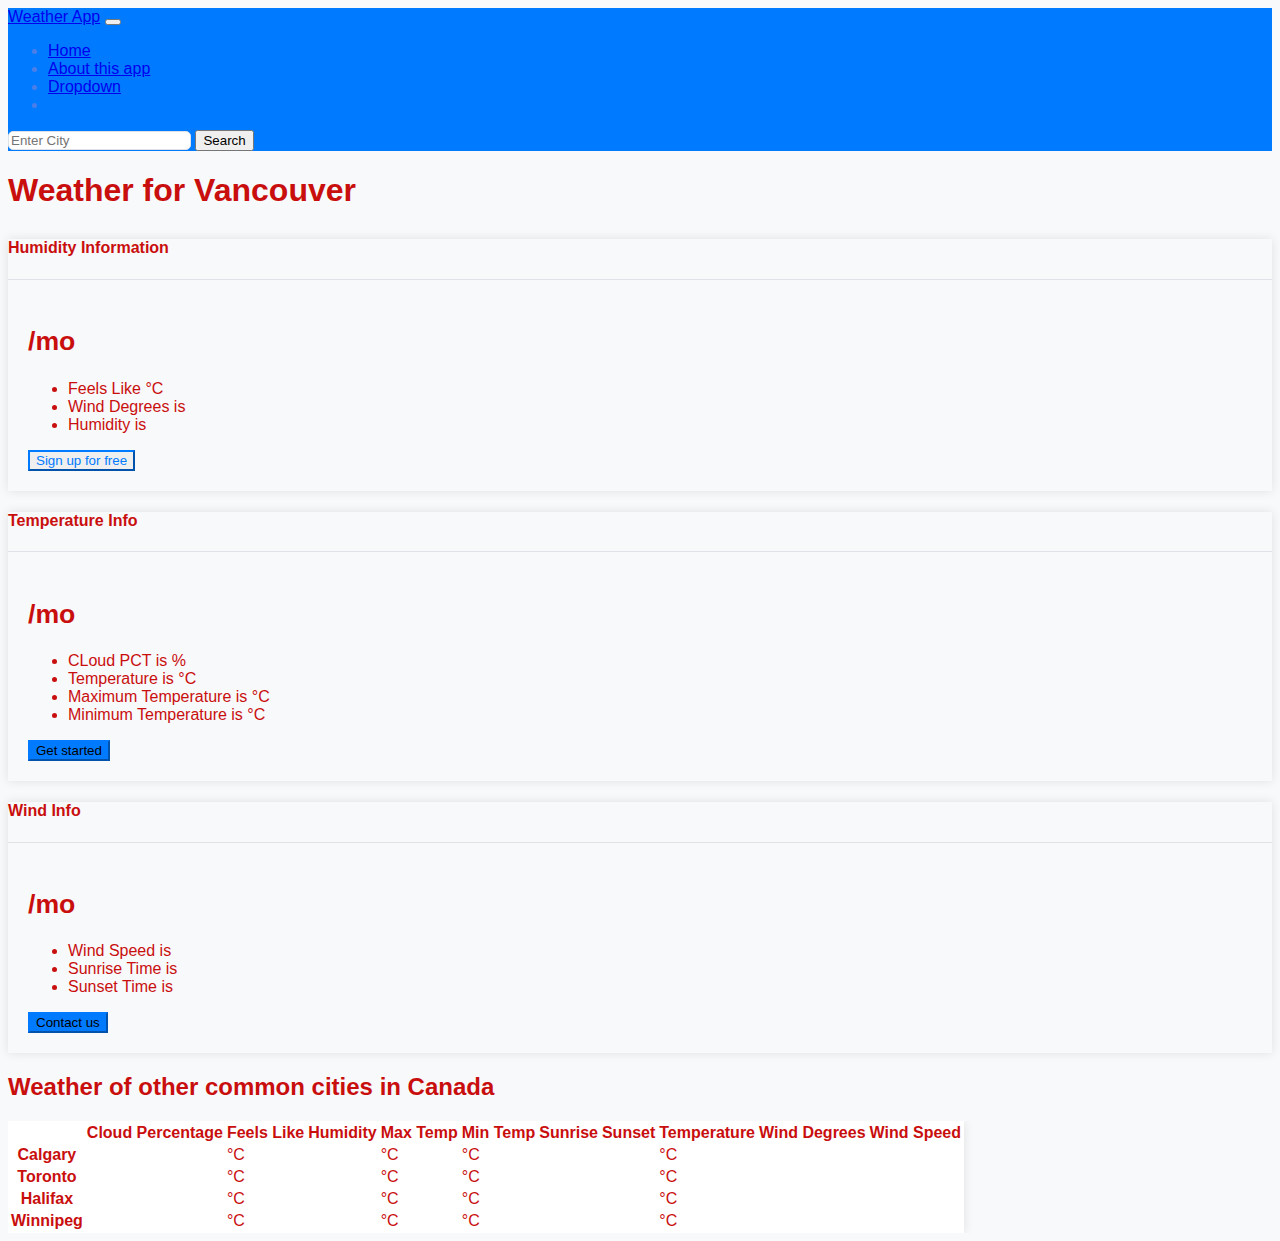
==== weatherapp/index.html @ 84ff107c "Removed Unnecessary information" ====
<!doctype html>
<html lang="en">
  <head>
    <meta charset="utf-8">
    <meta name="viewport" content="width=device-width, initial-scale=1">
    <title>The Weather App</title>
    <link href="https://cdn.jsdelivr.net/npm/bootstrap@5.3.0/dist/css/bootstrap.min.css" rel="stylesheet" integrity="sha384-9ndCyUaIbzAi2FUVXJi0CjmCapSmO7SnpJef0486qhLnuZ2cdeRhO02iuK6FUUVM" crossorigin="anonymous">
    <link rel="stylesheet" href="style.css"> 
  </head>
  <body>
    <nav class="navbar navbar-expand-lg bg-body-tertiary">
        <div class="container-fluid">
          <a class="navbar-brand" href="#">Weather App</a>
          <button class="navbar-toggler" type="button" data-bs-toggle="collapse" data-bs-target="#navbarSupportedContent" aria-controls="navbarSupportedContent" aria-expanded="false" aria-label="Toggle navigation">
            <span class="navbar-toggler-icon"></span>
          </button>
          <div class="collapse navbar-collapse" id="navbarSupportedContent">
            <ul class="navbar-nav me-auto mb-2 mb-lg-0">
              <li class="nav-item">
                <a class="nav-link active" aria-current="page" href="#">Home</a>
              </li>
              <li class="nav-item">
                <a class="nav-link" href="#">About this app</a>
              </li>
              <li class="nav-item dropdown">
                <a class="nav-link dropdown-toggle" href="#" role="button" data-bs-toggle="dropdown" aria-expanded="false">
                  Dropdown
                </a>
              </li>
              <li class="nav-item">
                <a class="nav-link"></a>
              </li>
            </ul>
            <form class="d-flex" role="search">
              <input id="city"  class="form-control me-2" type="search" placeholder="Enter City" aria-label="Search">
              <button class="btn btn-outline-success" type="submit" id="submit">Search</button>
            </form>
          </div>
        </div>
      </nav>
<h1 class="text-center">Weather for <span id="cityName"></span></h1>

      <div class="container">
        <main>
            <div class="row row-cols-1 row-cols-md-3 mb-3 text-center">
              <div class="col">
                <div class="card mb-4 rounded-3 shadow-sm">
                  <div class="card-header py-3">
                    <h4 class="my-0 fw-normal">Humidity Information</h4>
                  </div>
                  <div class="card-body">
                    <h1 class="card-title pricing-card-title"><small class="text-body-secondary fw-light">/mo</small></h1>
                    <ul class="list-unstyled mt-3 mb-4">
                      <li>Feels Like <span id ="feels_like"></span>°C</li>
                      <li>Wind Degrees is <span id ="wind_degrees"></span></li>
                      <li>Humidity is <span id ="humidity"></span></li>

                    </ul>
                    <button type="button" class="w-100 btn btn-lg btn-outline-primary">Sign up for free</button>
                  </div>
                </div>
              </div>
              <div class="col">
                <div class="card mb-4 rounded-3 shadow-sm">
                  <div class="card-header py-3">
                    <h4 class="my-0 fw-normal">Temperature Info</h4>
                  </div>
                  <div class="card-body">
                    <h1 class="card-title pricing-card-title"><small class="text-body-secondary fw-light">/mo</small></h1>
                    <ul class="list-unstyled mt-3 mb-4">
                      <li>CLoud PCT is <span id ="cloud_pct"></span>%</li>
                      <li>Temperature is <span id ="temp"></span>°C</li>
                      <li>Maximum Temperature is <span id ="max_temp"></span>°C</li>
                      <li>Minimum Temperature is <span id ="min_temp"></span>°C</li> 
                    </ul>
                    <button type="button" class="w-100 btn btn-lg btn-primary">Get started</button>
                  </div>
                </div>
              </div>
              <div class="col">
                <div class="card mb-4 rounded-3 shadow-sm">
                  <div class="card-header py-3">
                    <h4 class="my-0 fw-normal">Wind Info</h4>
                  </div>
                  <div class="card-body">
                    <h1 class="card-title pricing-card-title"><small class="text-body-secondary fw-light">/mo</small></h1>
                    <ul class="list-unstyled mt-3 mb-4">
                      <li>Wind Speed is <span id ="wind_speed"></span></li>
                      <li> Sunrise Time is <span id ="sunrise"></span></li>
                      <li> Sunset Time is <span id ="sunset"></span></li>
                    </ul>
                    <button type="button" class="w-100 btn btn-lg btn-primary">Contact us</button>
                  </div>
                </div>
              </div>
            </div>
        
            <h2 class="display-6 text-center mb-4">Weather of other common cities in Canada</h2>
        
            <div class="table-responsive">
              <table class="table text-center">
                <thead>
                  <tr>
                    <th></th>
                    <th>Cloud Percentage</th>
                    <th>Feels Like</th>
                    <th>Humidity</th>
                    <th>Max Temp</th>
                    <th>Min Temp</th>
                    <th>Sunrise</th>
                    <th>Sunset</th>
                    <th>Temperature</th>
                    <th>Wind Degrees</th>
                    <th>Wind Speed</th>
                  </tr>
                </thead>
                <tbody>
                  <tr>
                    <th scope="row" class="text-start">Calgary</th>
                    <td><span id="calgary_cloud_pct"></span></td>
                    <td><span id="calgary_feels_like"></span>°C</td>
                    <td><span id="calgary_humidity"></span></td>
                    <td><span id="calgary_max_temp"></span>°C</td>
                    <td><span id="calgary_min_temp"></span>°C</td>
                    <td><span id="calgary_sunrise"></span></td>
                    <td><span id="calgary_sunset"></span></td>
                    <td><span id="calgary_temp"></span>°C</td>
                    <td><span id="calgary_wind_degrees"></span></td>
                    <td><span id="calgary_wind_speed"></span></td>
                  </tr>
                  <tr>
                    <th scope="row" class="text-start">Toronto</th>
                    <td><span id="toronto_cloud_pct"></span></td>
                    <td><span id="toronto_feels_like"></span>°C</td>
                    <td><span id="toronto_humidity"></span></td>
                    <td><span id="toronto_max_temp"></span>°C</td>
                    <td><span id="toronto_min_temp"></span>°C</td>
                    <td><span id="toronto_sunrise"></span></td>
                    <td><span id="toronto_sunset"></span></td>
                    <td><span id="toronto_temp"></span>°C</td>
                    <td><span id="toronto_wind_degrees"></span></td>
                    <td><span id="toronto_wind_speed"></span></td>
                  </tr>
                </tbody>
        
                <tbody>
                  <tr>
                    <th scope="row" class="text-start">Halifax</th>
                    <td><span id="halifax_cloud_pct"></span></td>
                    <td><span id="halifax_feels_like"></span>°C</td>
                    <td><span id="halifax_humidity"></span></td>
                    <td><span id="halifax_max_temp"></span>°C</td>
                    <td><span id="halifax_min_temp"></span>°C</td>
                    <td><span id="halifax_sunrise"></span></td>
                    <td><span id="halifax_sunset"></span></td>
                    <td><span id="halifax_temp"></span>°C</td>
                    <td><span id="halifax_wind_degrees"></span></td>
                    <td><span id="halifax_wind_speed"></span></td>
                  </tr>
                  <tr>
                    <th scope="row" class="text-start">Winnipeg</th>
                    <td><span id="winnipeg_cloud_pct"></span></td>
                    <td><span id="winnipeg_feels_like"></span>°C</td>
                    <td><span id="winnipeg_humidity"></span></td>
                    <td><span id="winnipeg_max_temp"></span>°C</td>
                    <td><span id="winnipeg_min_temp"></span>°C</td>
                    <td><span id="winnipeg_sunrise"></span></td>
                    <td><span id="winnipeg_sunset"></span></td>
                    <td><span id="winnipeg_temp"></span>°C</td>
                    <td><span id="winnipeg_wind_degrees"></span></td>
                    <td><span id="winnipeg_wind_speed"></span></td>
                  </tr>     
                </tbody>
              </table>
            </div>
          </main>
      </div>



    <script src="https://cdn.jsdelivr.net/npm/bootstrap@5.3.0/dist/js/bootstrap.bundle.min.js" integrity="sha384-geWF76RCwLtnZ8qwWowPQNguL3RmwHVBC9FhGdlKrxdiJJigb/j/68SIy3Te4Bkz" crossorigin="anonymous"></script>
    <script src="Script.js"></script>
</body>
</html>
---- weatherapp/style.css ----
body {
    font-family: Arial, sans-serif;
    background-color: #f8f9fa;
    color: #c90e0e;
  }
  
  .navbar {
    background-color: #007bff;
    color: #4c7ee8;
  }
  
  .container {
    margin-top: 30px;
  }
  
  h1 {
    font-size: 32px;
    font-weight: bold;
  }
  
  h2 {
    font-size: 24px;
    font-weight: bold;
  }
  
  .card-header {
    background-color: #f8f9fa;
    border-bottom: 1px solid #dee2e6;
  }
  
  .card {
    box-shadow: 0 0 10px rgba(0, 0, 0, 0.1);
  }
  
  .card-body {
    padding: 20px;
  }
  
  .table {
    background-color: #fff;
    box-shadow: 0 0 10px rgba(0, 0, 0, 0.1);
  }
  
  th, td {
    vertical-align: middle;
  }
  
  .table-responsive {
    margin-top: 20px;
    overflow-x: auto;
  }
  
  .btn-outline-primary {
    color: #007bff;
    border-color: #007bff;
  }
  
  .btn-outline-primary:hover {
    background-color: #007bff;
    color: #fff;
  }
  
  .btn-primary {
    background-color: #007bff;
    border-color: #007bff;
  }
  
  .btn-primary:hover {
    background-color: #0056b3;
  }
  
  .form-control {
    border: 1px solid #dee2e6;
    border-radius: 5px;
  }
  
  .form-control:focus {
    box-shadow: 0 0 5px rgba(0, 123, 255, 0.5);
  }
  
  .dropdown-menu {
    background-color: #fff;
    box-shadow: 0 0 10px rgba(0, 0, 0, 0.1);
  }
  
  .dropdown-item {
    color: #333;
  }
  
  .dropdown-item:hover {
    background-color: #f8f9fa;
  }
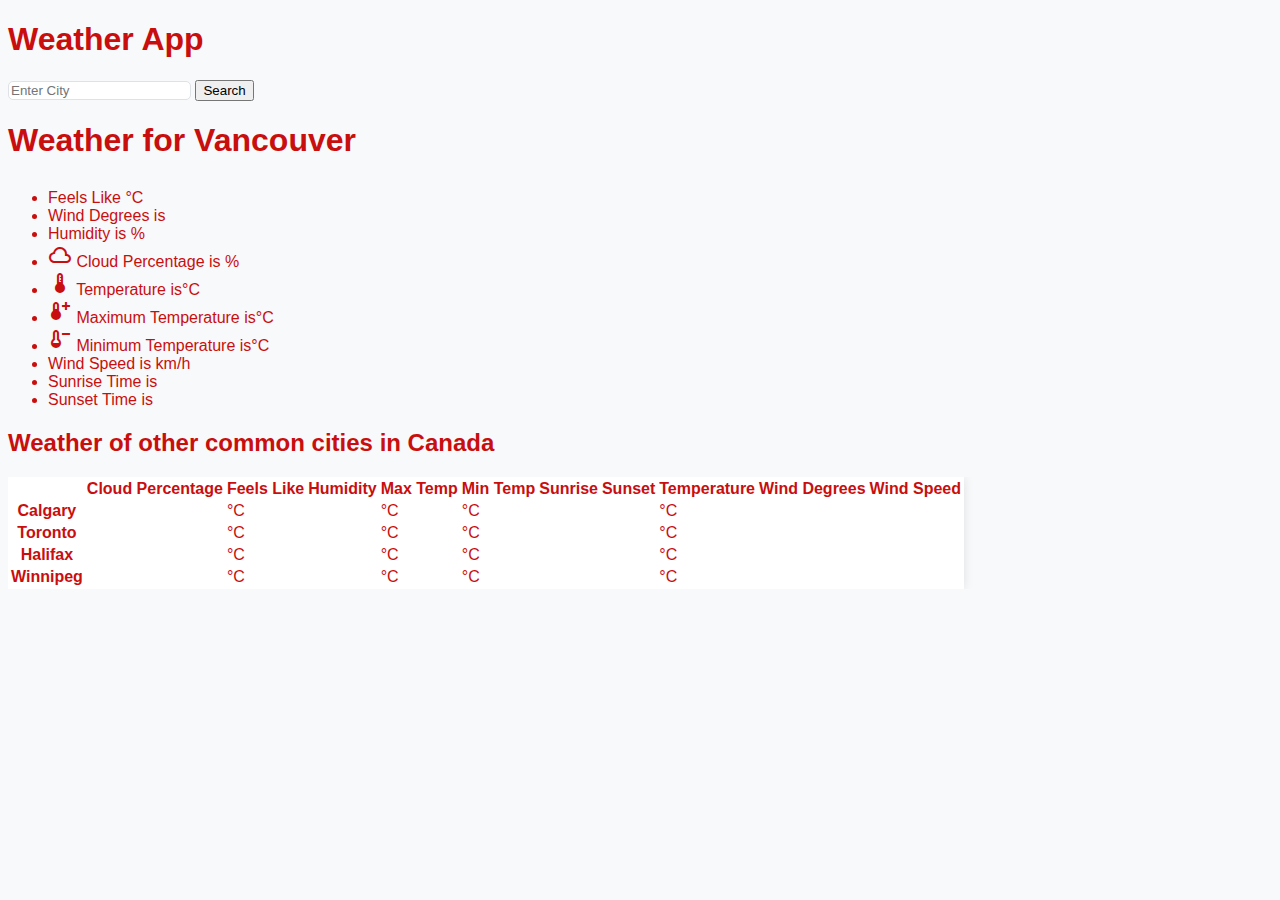
==== commit 6cdd1958: "Update index.html" ====
--- a/weatherapp/index.html
+++ b/weatherapp/index.html
@@ -1,184 +1,172 @@
 <!doctype html>
 <html lang="en">
-  <head>
-    <meta charset="utf-8">
-    <meta name="viewport" content="width=device-width, initial-scale=1">
-    <title>The Weather App</title>
-    <link href="https://cdn.jsdelivr.net/npm/bootstrap@5.3.0/dist/css/bootstrap.min.css" rel="stylesheet" integrity="sha384-9ndCyUaIbzAi2FUVXJi0CjmCapSmO7SnpJef0486qhLnuZ2cdeRhO02iuK6FUUVM" crossorigin="anonymous">
-    <link rel="stylesheet" href="style.css"> 
-  </head>
-  <body>
-    <nav class="navbar navbar-expand-lg bg-body-tertiary">
-        <div class="container-fluid">
-          <a class="navbar-brand" href="#">Weather App</a>
-          <button class="navbar-toggler" type="button" data-bs-toggle="collapse" data-bs-target="#navbarSupportedContent" aria-controls="navbarSupportedContent" aria-expanded="false" aria-label="Toggle navigation">
-            <span class="navbar-toggler-icon"></span>
-          </button>
-          <div class="collapse navbar-collapse" id="navbarSupportedContent">
-            <ul class="navbar-nav me-auto mb-2 mb-lg-0">
-              <li class="nav-item">
-                <a class="nav-link active" aria-current="page" href="#">Home</a>
-              </li>
-              <li class="nav-item">
-                <a class="nav-link" href="#">About this app</a>
-              </li>
-              <li class="nav-item dropdown">
-                <a class="nav-link dropdown-toggle" href="#" role="button" data-bs-toggle="dropdown" aria-expanded="false">
-                  Dropdown
-                </a>
-              </li>
-              <li class="nav-item">
-                <a class="nav-link"></a>
-              </li>
-            </ul>
-            <form class="d-flex" role="search">
-              <input id="city"  class="form-control me-2" type="search" placeholder="Enter City" aria-label="Search">
-              <button class="btn btn-outline-success" type="submit" id="submit">Search</button>
-            </form>
-          </div>
-        </div>
-      </nav>
-<h1 class="text-center">Weather for <span id="cityName"></span></h1>
 
-      <div class="container">
-        <main>
-            <div class="row row-cols-1 row-cols-md-3 mb-3 text-center">
-              <div class="col">
-                <div class="card mb-4 rounded-3 shadow-sm">
-                  <div class="card-header py-3">
-                    <h4 class="my-0 fw-normal">Humidity Information</h4>
-                  </div>
-                  <div class="card-body">
-                    <h1 class="card-title pricing-card-title"><small class="text-body-secondary fw-light">/mo</small></h1>
-                    <ul class="list-unstyled mt-3 mb-4">
-                      <li>Feels Like <span id ="feels_like"></span>°C</li>
-                      <li>Wind Degrees is <span id ="wind_degrees"></span></li>
-                      <li>Humidity is <span id ="humidity"></span></li>
+<head>
+  <meta charset="utf-8">
+  <meta name="viewport" content="width=device-width, initial-scale=1">
+  <title>The Weather App</title>
+  <link href="https://cdn.jsdelivr.net/npm/bootstrap@5.3.0/dist/css/bootstrap.min.css" rel="stylesheet"
+    integrity="sha384-9ndCyUaIbzAi2FUVXJi0CjmCapSmO7SnpJef0486qhLnuZ2cdeRhO02iuK6FUUVM" crossorigin="anonymous">
+  <link rel="stylesheet" href="style.css">
+  <link rel="stylesheet"
+    href="https://fonts.googleapis.com/css2?family=Material+Symbols+Outlined:opsz,wght,FILL,GRAD@20..48,100..700,0..1,-50..200" />
+</head>
 
-                    </ul>
-                    <button type="button" class="w-100 btn btn-lg btn-outline-primary">Sign up for free</button>
-                  </div>
-                </div>
-              </div>
-              <div class="col">
-                <div class="card mb-4 rounded-3 shadow-sm">
-                  <div class="card-header py-3">
-                    <h4 class="my-0 fw-normal">Temperature Info</h4>
-                  </div>
-                  <div class="card-body">
-                    <h1 class="card-title pricing-card-title"><small class="text-body-secondary fw-light">/mo</small></h1>
-                    <ul class="list-unstyled mt-3 mb-4">
-                      <li>CLoud PCT is <span id ="cloud_pct"></span>%</li>
-                      <li>Temperature is <span id ="temp"></span>°C</li>
-                      <li>Maximum Temperature is <span id ="max_temp"></span>°C</li>
-                      <li>Minimum Temperature is <span id ="min_temp"></span>°C</li> 
-                    </ul>
-                    <button type="button" class="w-100 btn btn-lg btn-primary">Get started</button>
-                  </div>
-                </div>
-              </div>
-              <div class="col">
-                <div class="card mb-4 rounded-3 shadow-sm">
-                  <div class="card-header py-3">
-                    <h4 class="my-0 fw-normal">Wind Info</h4>
-                  </div>
-                  <div class="card-body">
-                    <h1 class="card-title pricing-card-title"><small class="text-body-secondary fw-light">/mo</small></h1>
-                    <ul class="list-unstyled mt-3 mb-4">
-                      <li>Wind Speed is <span id ="wind_speed"></span></li>
-                      <li> Sunrise Time is <span id ="sunrise"></span></li>
-                      <li> Sunset Time is <span id ="sunset"></span></li>
-                    </ul>
-                    <button type="button" class="w-100 btn btn-lg btn-primary">Contact us</button>
-                  </div>
-                </div>
-              </div>
-            </div>
-        
-            <h2 class="display-6 text-center mb-4">Weather of other common cities in Canada</h2>
-        
-            <div class="table-responsive">
-              <table class="table text-center">
-                <thead>
-                  <tr>
-                    <th></th>
-                    <th>Cloud Percentage</th>
-                    <th>Feels Like</th>
-                    <th>Humidity</th>
-                    <th>Max Temp</th>
-                    <th>Min Temp</th>
-                    <th>Sunrise</th>
-                    <th>Sunset</th>
-                    <th>Temperature</th>
-                    <th>Wind Degrees</th>
-                    <th>Wind Speed</th>
-                  </tr>
-                </thead>
-                <tbody>
-                  <tr>
-                    <th scope="row" class="text-start">Calgary</th>
-                    <td><span id="calgary_cloud_pct"></span></td>
-                    <td><span id="calgary_feels_like"></span>°C</td>
-                    <td><span id="calgary_humidity"></span></td>
-                    <td><span id="calgary_max_temp"></span>°C</td>
-                    <td><span id="calgary_min_temp"></span>°C</td>
-                    <td><span id="calgary_sunrise"></span></td>
-                    <td><span id="calgary_sunset"></span></td>
-                    <td><span id="calgary_temp"></span>°C</td>
-                    <td><span id="calgary_wind_degrees"></span></td>
-                    <td><span id="calgary_wind_speed"></span></td>
-                  </tr>
-                  <tr>
-                    <th scope="row" class="text-start">Toronto</th>
-                    <td><span id="toronto_cloud_pct"></span></td>
-                    <td><span id="toronto_feels_like"></span>°C</td>
-                    <td><span id="toronto_humidity"></span></td>
-                    <td><span id="toronto_max_temp"></span>°C</td>
-                    <td><span id="toronto_min_temp"></span>°C</td>
-                    <td><span id="toronto_sunrise"></span></td>
-                    <td><span id="toronto_sunset"></span></td>
-                    <td><span id="toronto_temp"></span>°C</td>
-                    <td><span id="toronto_wind_degrees"></span></td>
-                    <td><span id="toronto_wind_speed"></span></td>
-                  </tr>
-                </tbody>
-        
-                <tbody>
-                  <tr>
-                    <th scope="row" class="text-start">Halifax</th>
-                    <td><span id="halifax_cloud_pct"></span></td>
-                    <td><span id="halifax_feels_like"></span>°C</td>
-                    <td><span id="halifax_humidity"></span></td>
-                    <td><span id="halifax_max_temp"></span>°C</td>
-                    <td><span id="halifax_min_temp"></span>°C</td>
-                    <td><span id="halifax_sunrise"></span></td>
-                    <td><span id="halifax_sunset"></span></td>
-                    <td><span id="halifax_temp"></span>°C</td>
-                    <td><span id="halifax_wind_degrees"></span></td>
-                    <td><span id="halifax_wind_speed"></span></td>
-                  </tr>
-                  <tr>
-                    <th scope="row" class="text-start">Winnipeg</th>
-                    <td><span id="winnipeg_cloud_pct"></span></td>
-                    <td><span id="winnipeg_feels_like"></span>°C</td>
-                    <td><span id="winnipeg_humidity"></span></td>
-                    <td><span id="winnipeg_max_temp"></span>°C</td>
-                    <td><span id="winnipeg_min_temp"></span>°C</td>
-                    <td><span id="winnipeg_sunrise"></span></td>
-                    <td><span id="winnipeg_sunset"></span></td>
-                    <td><span id="winnipeg_temp"></span>°C</td>
-                    <td><span id="winnipeg_wind_degrees"></span></td>
-                    <td><span id="winnipeg_wind_speed"></span></td>
-                  </tr>     
-                </tbody>
-              </table>
-            </div>
-          </main>
-      </div>
+<body>
+  <h1>Weather App</h1>
+  <nav>
+    <form class="d-flex" role="search">
+      <input id="city" class="form-control me-2" type="search" placeholder="Enter City" aria-label="Search">
+      <button class="btn btn-outline-success" type="submit" id="submit">Search</button>
+    </form>
+    </div>
+    </div>
+  </nav>
+  <h1 class="text-center">Weather for <span id="cityName"></span></h1>
+
+  <div class="container">
+    <ul>
+      <li>Feels Like <span id="feels_like"></span>°C</li>
+      <li>Wind Degrees is <span id="wind_degrees"></span></li> 
+      <li>Humidity is <span id="humidity">%</span></li>
+
+
+<div class="cloudpct">
+      <li class="weather-info">
+        <span class="material-symbols-outlined">
+          cloud
+        </span>
+        <span class="weather-text">Cloud Percentage is <span id="cloud_pct"></span>%</span>
+      </li>
+</div>
+
+<div class="tempp">
+  <li class="weather-info">
+    <span class="material-symbols-outlined">
+      device_thermostat
+      </span>
+    <span class="weather-text">Temperature is<span id="temp"></span>°C</span>
+  </li>
+</div>
 
 
 
-    <script src="https://cdn.jsdelivr.net/npm/bootstrap@5.3.0/dist/js/bootstrap.bundle.min.js" integrity="sha384-geWF76RCwLtnZ8qwWowPQNguL3RmwHVBC9FhGdlKrxdiJJigb/j/68SIy3Te4Bkz" crossorigin="anonymous"></script>
-    <script src="Script.js"></script>
+<div class="maxtempp">
+  <li class="weather-info">
+    <span class="material-symbols-outlined">
+      thermometer_add
+      </span>
+    <span class="weather-text">Maximum Temperature is<span id="max_temp"></span>°C</span>
+  </li>
+</div>
+
+
+<div class="mintempp">
+  <li class="weather-info">
+    <span class="material-symbols-outlined">
+      thermometer_minus
+      </span>
+    <span class="weather-text">Minimum Temperature is<span id="min_temp"></span>°C</span>
+  </li>
+</div>
+
+
+      <li>Wind Speed is <span id="wind_speed"></span> km/h</li>
+      <li> Sunrise Time is <span id="sunrise"></span></li>
+      <li> Sunset Time is <span id="sunset"></span></li>
+    </ul>
+  </div>
+
+
+
+
+  <h2 class="display-6 text-center mb-4">Weather of other common cities in Canada</h2>
+
+  <div class="table-responsive">
+    <table class="table text-center">
+      <thead>
+        <tr>
+          <th></th>
+          <th>Cloud Percentage</th>
+          <th>Feels Like</th>
+          <th>Humidity</th>
+          <th>Max Temp</th>
+          <th>Min Temp</th>
+          <th>Sunrise</th>
+          <th>Sunset</th>
+          <th>Temperature</th>
+          <th>Wind Degrees</th>
+          <th>Wind Speed</th>
+        </tr>
+      </thead>
+      <tbody>
+        <tr>
+          <th scope="row" class="text-start">Calgary</th>
+          <td><span id="calgary_cloud_pct"></span></td>
+          <td><span id="calgary_feels_like"></span>°C</td>
+          <td><span id="calgary_humidity"></span></td>
+          <td><span id="calgary_max_temp"></span>°C</td>
+          <td><span id="calgary_min_temp"></span>°C</td>
+          <td><span id="calgary_sunrise"></span></td>
+          <td><span id="calgary_sunset"></span></td>
+          <td><span id="calgary_temp"></span>°C</td>
+          <td><span id="calgary_wind_degrees"></span></td>
+          <td><span id="calgary_wind_speed"></span></td>
+        </tr>
+        <tr>
+          <th scope="row" class="text-start">Toronto</th>
+          <td><span id="toronto_cloud_pct"></span></td>
+          <td><span id="toronto_feels_like"></span>°C</td>
+          <td><span id="toronto_humidity"></span></td>
+          <td><span id="toronto_max_temp"></span>°C</td>
+          <td><span id="toronto_min_temp"></span>°C</td>
+          <td><span id="toronto_sunrise"></span></td>
+          <td><span id="toronto_sunset"></span></td>
+          <td><span id="toronto_temp"></span>°C</td>
+          <td><span id="toronto_wind_degrees"></span></td>
+          <td><span id="toronto_wind_speed"></span></td>
+        </tr>
+      </tbody>
+
+      <tbody>
+        <tr>
+          <th scope="row" class="text-start">Halifax</th>
+          <td><span id="halifax_cloud_pct"></span></td>
+          <td><span id="halifax_feels_like"></span>°C</td>
+          <td><span id="halifax_humidity"></span></td>
+          <td><span id="halifax_max_temp"></span>°C</td>
+          <td><span id="halifax_min_temp"></span>°C</td>
+          <td><span id="halifax_sunrise"></span></td>
+          <td><span id="halifax_sunset"></span></td>
+          <td><span id="halifax_temp"></span>°C</td>
+          <td><span id="halifax_wind_degrees"></span></td>
+          <td><span id="halifax_wind_speed"></span></td>
+        </tr>
+        <tr>
+          <th scope="row" class="text-start">Winnipeg</th>
+          <td><span id="winnipeg_cloud_pct"></span></td>
+          <td><span id="winnipeg_feels_like"></span>°C</td>
+          <td><span id="winnipeg_humidity"></span></td>
+          <td><span id="winnipeg_max_temp"></span>°C</td>
+          <td><span id="winnipeg_min_temp"></span>°C</td>
+          <td><span id="winnipeg_sunrise"></span></td>
+          <td><span id="winnipeg_sunset"></span></td>
+          <td><span id="winnipeg_temp"></span>°C</td>
+          <td><span id="winnipeg_wind_degrees"></span></td>
+          <td><span id="winnipeg_wind_speed"></span></td>
+        </tr>
+      </tbody>
+    </table>
+  </div>
+  </main>
+  </div>
+
+
+
+  <script src="https://cdn.jsdelivr.net/npm/bootstrap@5.3.0/dist/js/bootstrap.bundle.min.js"
+    integrity="sha384-geWF76RCwLtnZ8qwWowPQNguL3RmwHVBC9FhGdlKrxdiJJigb/j/68SIy3Te4Bkz"
+    crossorigin="anonymous"></script>
+  <script src="Script.js"></script>
 </body>
-</html>+
+</html>
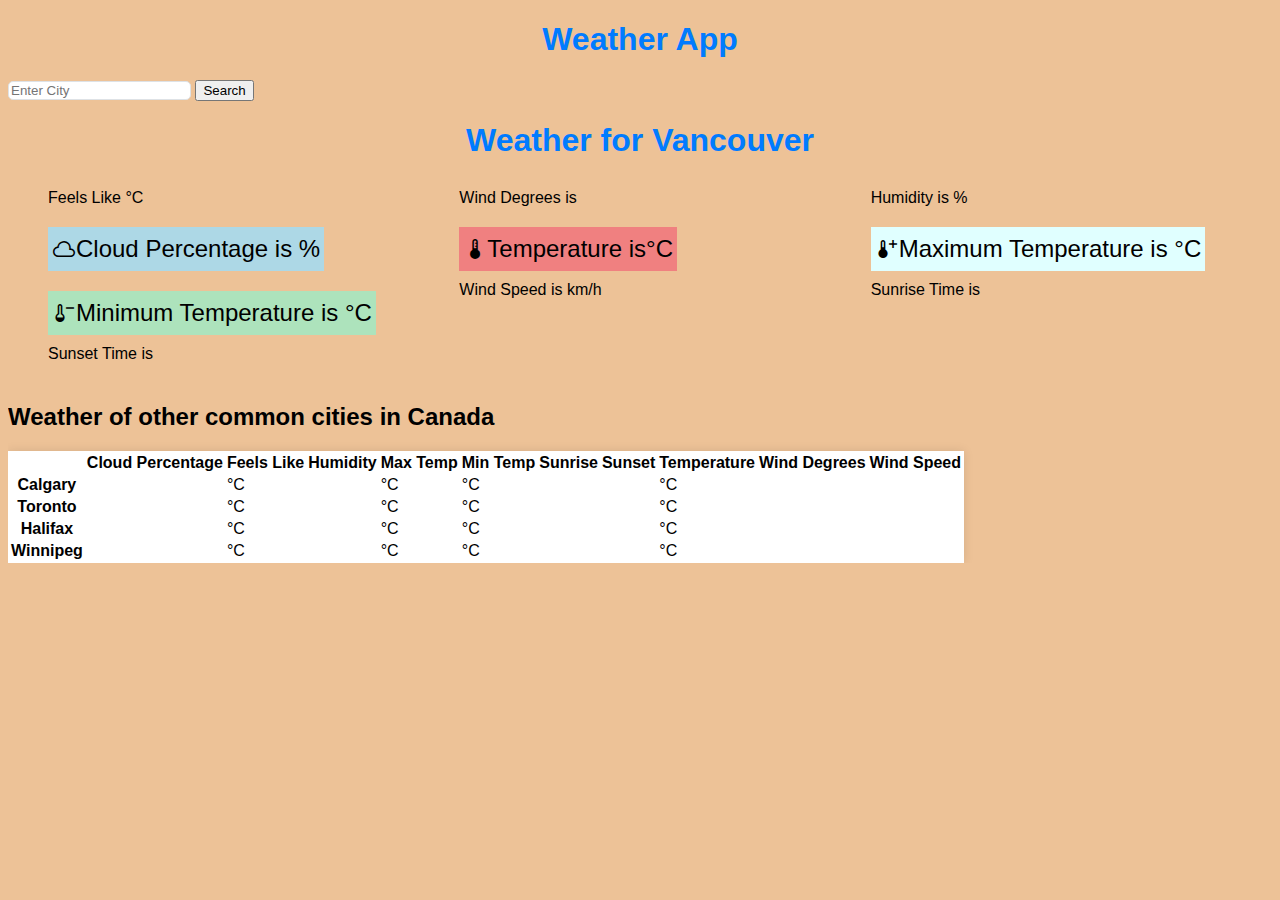
==== commit 06f786ff: "Update index.html" ====
--- a/weatherapp/index.html
+++ b/weatherapp/index.html
@@ -56,7 +56,7 @@
     <span class="material-symbols-outlined">
       thermometer_add
       </span>
-    <span class="weather-text">Maximum Temperature is<span id="max_temp"></span>°C</span>
+    <span class="weather-text">Maximum Temperature is <span id="max_temp"></span>°C</span>
   </li>
 </div>
 
@@ -66,7 +66,7 @@
     <span class="material-symbols-outlined">
       thermometer_minus
       </span>
-    <span class="weather-text">Minimum Temperature is<span id="min_temp"></span>°C</span>
+    <span class="weather-text">Minimum Temperature is <span id="min_temp"></span>°C</span>
   </li>
 </div>
 
@@ -80,10 +80,11 @@
 
 
 
+
+<div class="table-responsive">
   <h2 class="display-6 text-center mb-4">Weather of other common cities in Canada</h2>
 
-  <div class="table-responsive">
-    <table class="table text-center">
+    <table class="table table-dark table-striped-columns">
       <thead>
         <tr>
           <th></th>
@@ -157,7 +158,7 @@
         </tr>
       </tbody>
     </table>
-  </div>
+  </div> 
   </main>
   </div>
 
--- a/weatherapp/style.css
+++ b/weatherapp/style.css
@@ -1,7 +1,6 @@
 body {
     font-family: Arial, sans-serif;
-    background-color: #f8f9fa;
-    color: #c90e0e;
+    background-color: #edc297;
   }
   
   .navbar {
@@ -9,13 +8,97 @@
     color: #4c7ee8;
   }
   
-  .container {
+  ul {
     margin-top: 30px;
+    display: grid;
+    grid-template-columns: repeat(3, 1fr);
+    list-style-type: none;
+    gap: 10px;
+
+
   }
+
+  .material-symbols-outlined {
+    font-variation-settings:
+    'FILL' 0,
+    'wght' 400,
+    'GRAD' 0,
+    'opsz' 48
+  }
+
+  .weather-info {
+    display: flex;
+    align-items: center;
+  }
+  
+  .weather-text {
+    /* margin-left: 10px; */
+  }
+
+  .cloudpct {
+    background-color: lightblue;
+    margin-top: 10px;
+    padding: 2% 1%; /* Adjust the padding on top/bottom and left/right */
+    margin-right: 10px;
+    font-size: x-large;
+    width: 75%;
+  }
+
+  .tempp{
+    background-color: lightcoral;
+    margin-top: 10px;
+    padding: 2% 1%; /* Adjust the padding on top/bottom and left/right */
+    margin-right: 10px;
+    font-size: x-large;
+    width: 70%;
+  }
+
+  .cloudpct {
+    background-color: lightblue;
+    margin-top: 10px;
+    padding: 2% 1%; /* Adjust the padding on top/bottom and left/right */
+    margin-right: 10px;
+    font-size: x-large;
+    width: fit-content;
+
+  }
+
+  .tempp{
+    background-color: lightcoral;
+    margin-top: 10px;
+    padding: 2% 1%; /* Adjust the padding on top/bottom and left/right */
+    margin-right: 10px;
+    font-size: x-large;
+    width: fit-content;
+  }
+
+  .maxtempp{
+    background-color: lightcyan;
+    margin-top: 10px;
+    padding: 2% 1%; /* Adjust the padding on top/bottom and left/right */
+    margin-right: 10px;
+    font-size: x-large;
+    width: fit-content;
+
+  }
+
+  .mintempp{
+    background-color: rgb(173, 227, 188);
+    margin-top: 10px;
+    padding: 2% 1%; /* Adjust the padding on top/bottom and left/right */
+    margin-right: 10px;
+    font-size: x-large;
+    width: fit-content;
+
+  }
+  
+  
   
   h1 {
     font-size: 32px;
     font-weight: bold;
+    text-align: center;
+    color: #007bff;
   }
   
   h2 {
@@ -90,4 +173,4 @@
   .dropdown-item:hover {
     background-color: #f8f9fa;
   }
-  +  
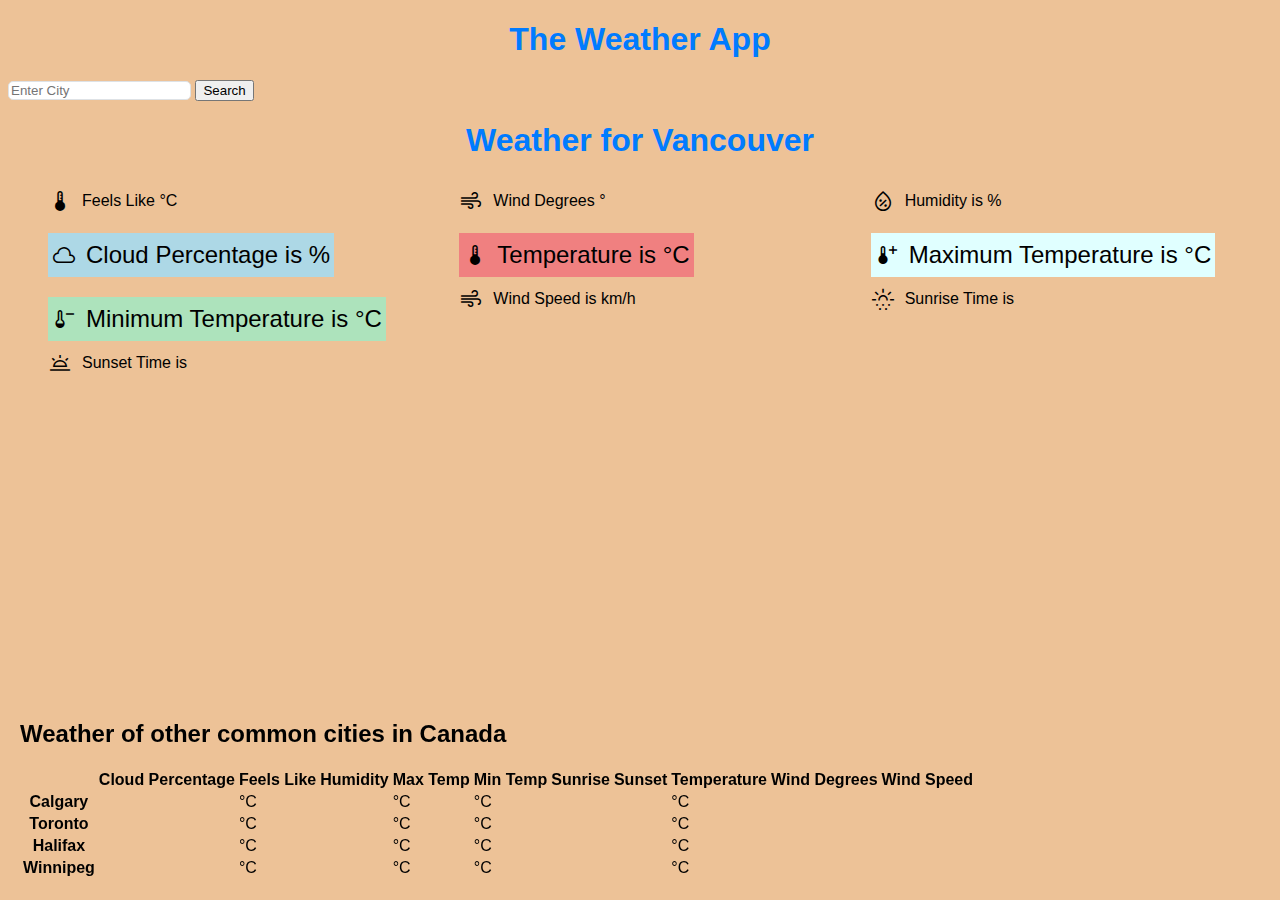
==== commit 05c53982: "Update index.html" ====
--- a/weatherapp/index.html
+++ b/weatherapp/index.html
@@ -13,7 +13,12 @@
 </head>
 
 <body>
-  <h1>Weather App</h1>
+
+
+  <div class="start">
+    <h1>The Weather App</h1>
+  </div>
+
   <nav>
     <form class="d-flex" role="search">
       <input id="city" class="form-control me-2" type="search" placeholder="Enter City" aria-label="Search">
@@ -22,67 +27,121 @@
     </div>
     </div>
   </nav>
-  <h1 class="text-center">Weather for <span id="cityName"></span></h1>
-
-  <div class="container">
-    <ul>
-      <li>Feels Like <span id="feels_like"></span>°C</li>
-      <li>Wind Degrees is <span id="wind_degrees"></span></li> 
-      <li>Humidity is <span id="humidity">%</span></li>
-
-
-<div class="cloudpct">
+
+  <div class="heading">
+    <h1 class="text-center">Weather for <span id="cityName"></span></h1>
+  </div>
+
+
+  <ul>
+
+    <div class="feelslike">
+      <li class="weather-info">
+        <span class="material-symbols-outlined">
+          device_thermostat
+        </span>
+        <span class="weather-text">Feels Like <span id="feels_like"></span>°C</span>
+      </li>
+    </div>
+
+    <div class="winddegrees">
+      <li class="weather-info">
+        <span class="material-symbols-outlined">
+          air
+        </span>
+        <span class="weather-text">Wind Degrees <span id="wind_degrees"></span>°</span>
+      </li>
+    </div>
+
+    <div class="humidityy">
+      <li class="weather-info">
+        <span class="material-symbols-outlined">
+          humidity_percentage
+        </span>
+        <span class="weather-text">Humidity is <span id="humidity"></span>%</span>
+      </li>
+    </div>
+
+
+    <div class="cloudpct">
       <li class="weather-info">
         <span class="material-symbols-outlined">
           cloud
         </span>
         <span class="weather-text">Cloud Percentage is <span id="cloud_pct"></span>%</span>
       </li>
-</div>
-
-<div class="tempp">
-  <li class="weather-info">
-    <span class="material-symbols-outlined">
-      device_thermostat
-      </span>
-    <span class="weather-text">Temperature is<span id="temp"></span>°C</span>
-  </li>
-</div>
-
-
-
-<div class="maxtempp">
-  <li class="weather-info">
-    <span class="material-symbols-outlined">
-      thermometer_add
-      </span>
-    <span class="weather-text">Maximum Temperature is <span id="max_temp"></span>°C</span>
-  </li>
-</div>
-
-
-<div class="mintempp">
-  <li class="weather-info">
-    <span class="material-symbols-outlined">
-      thermometer_minus
-      </span>
-    <span class="weather-text">Minimum Temperature is <span id="min_temp"></span>°C</span>
-  </li>
-</div>
-
-
-      <li>Wind Speed is <span id="wind_speed"></span> km/h</li>
-      <li> Sunrise Time is <span id="sunrise"></span></li>
-      <li> Sunset Time is <span id="sunset"></span></li>
-    </ul>
-  </div>
-
-
-
-
-
-<div class="table-responsive">
-  <h2 class="display-6 text-center mb-4">Weather of other common cities in Canada</h2>
+    </div>
+
+    <div class="tempp">
+      <li class="weather-info">
+        <span class="material-symbols-outlined">
+          device_thermostat
+        </span>
+        <span class="weather-text">Temperature is <span id="temp"></span>°C</span>
+      </li>
+    </div>
+
+
+
+    <div class="maxtempp">
+      <li class="weather-info">
+        <span class="material-symbols-outlined">
+          thermometer_add
+        </span>
+        <span class="weather-text">Maximum Temperature is <span id="max_temp"></span>°C</span>
+      </li>
+    </div>
+
+
+    <div class="mintempp">
+      <li class="weather-info">
+        <span class="material-symbols-outlined">
+          thermometer_minus
+        </span>
+        <span class="weather-text">Minimum Temperature is <span id="min_temp"></span>°C</span>
+      </li>
+    </div>
+
+
+    <div class="windspeedd">
+      <li class="weather-info">
+        <span class="material-symbols-outlined">
+          air
+        </span>
+        <span class="weather-text">Wind Speed is<span id="wind_speed"></span> km/h</span>
+      </li>
+    </div>
+
+
+    <div class="sunrisee">
+      <li class="weather-info">
+        <span class="material-symbols-outlined">
+          sunny_snowing
+        </span>
+        <span class="weather-text">Sunrise Time is <span id="sunrise"></span></span>
+      </li>
+    </div>
+
+
+
+    <div class="sunsett">
+      <li class="weather-info">
+        <span class="material-symbols-outlined">
+          wb_twilight
+        </span>
+        <span class="weather-text">Sunset Time is <span id="sunset"></span></span>
+      </li>
+    </div>
+
+  </ul>
+
+
+
+
+
+
+  <div class="table-responsive">
+    <h2 class="display-6 text-center mb-4">Weather of other common cities in Canada</h2>
 
     <table class="table table-dark table-striped-columns">
       <thead>
@@ -158,7 +217,7 @@
         </tr>
       </tbody>
     </table>
-  </div> 
+  </div>
   </main>
   </div>
 
--- a/weatherapp/style.css
+++ b/weatherapp/style.css
@@ -32,7 +32,7 @@
   }
   
   .weather-text {
-    /* margin-left: 10px; */
+    margin-left: 10px;
   }
 
   .cloudpct {
@@ -119,18 +119,22 @@
     padding: 20px;
   }
   
-  .table {
-    background-color: #fff;
-    box-shadow: 0 0 10px rgba(0, 0, 0, 0.1);
-  }
+
+
   
   th, td {
     vertical-align: middle;
   }
   
   .table-responsive {
-    margin-top: 20px;
-    overflow-x: auto;
+    /* margin-top: 140px; */
+    /* overflow-x: auto;
+    align-self: flex-end; */
+  position: fixed;
+  left: 0;
+  right: 0;
+  bottom: 0;
+  padding: 20px;
   }
   
   .btn-outline-primary {
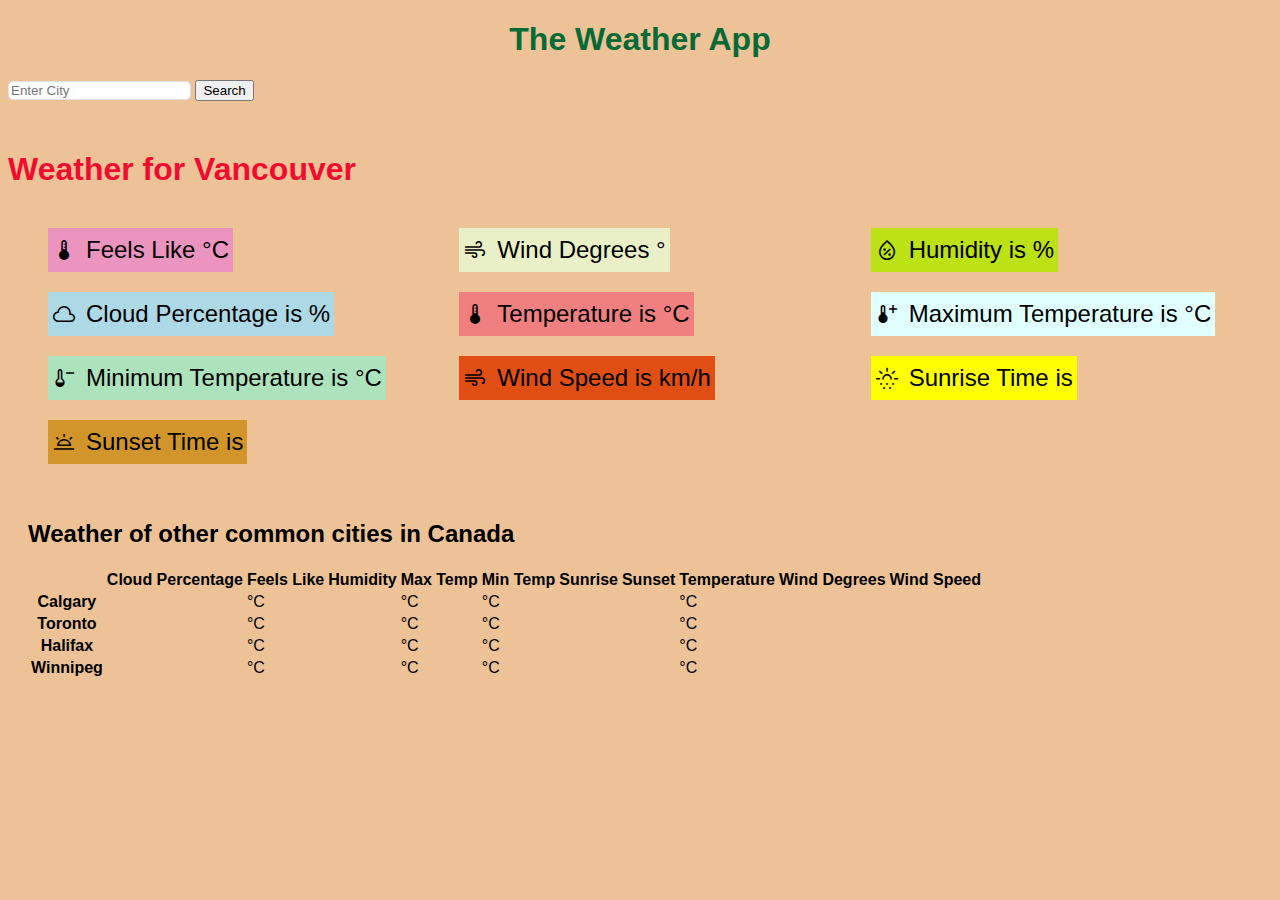
==== commit bfa4c651: "Update index.html" ====
--- a/weatherapp/index.html
+++ b/weatherapp/index.html
@@ -108,7 +108,7 @@
         <span class="material-symbols-outlined">
           air
         </span>
-        <span class="weather-text">Wind Speed is<span id="wind_speed"></span> km/h</span>
+        <span class="weather-text">Wind Speed is <span id="wind_speed"></span> km/h</span>
       </li>
     </div>
 
--- a/weatherapp/style.css
+++ b/weatherapp/style.css
@@ -1,180 +1,238 @@
 body {
-    font-family: Arial, sans-serif;
-    background-color: #edc297;
-  }
-  
-  .navbar {
-    background-color: #007bff;
-    color: #4c7ee8;
-  }
-  
-  ul {
-    margin-top: 30px;
-    display: grid;
-    grid-template-columns: repeat(3, 1fr);
-    list-style-type: none;
-    gap: 10px;
-
-
-  }
-
-  .material-symbols-outlined {
-    font-variation-settings:
+  font-family: Arial, sans-serif;
+  background-color: #edc297;
+}
+
+.navbar {
+  background-color: #007bff;
+  color: #4c7ee8;
+}
+
+.heading {
+  color: rgb(241, 12, 47);
+  margin-top: 50px;
+  font-weight: bolder;
+}
+
+
+.start {
+  margin: 20px;
+  color: rgb(6, 106, 54);
+  text-align: center;
+}
+
+ul {
+  margin-top: 30px;
+  display: grid;
+  grid-template-columns: repeat(3, 1fr);
+  list-style-type: none;
+  gap: 10px;
+
+
+}
+
+.material-symbols-outlined {
+  font-variation-settings:
     'FILL' 0,
     'wght' 400,
     'GRAD' 0,
     'opsz' 48
-  }
-
-  .weather-info {
-    display: flex;
-    align-items: center;
-  }
-  
-  .weather-text {
-    margin-left: 10px;
-  }
-
-  .cloudpct {
-    background-color: lightblue;
-    margin-top: 10px;
-    padding: 2% 1%; /* Adjust the padding on top/bottom and left/right */
-    margin-right: 10px;
-    font-size: x-large;
-    width: 75%;
-  }
-
-  .tempp{
-    background-color: lightcoral;
-    margin-top: 10px;
-    padding: 2% 1%; /* Adjust the padding on top/bottom and left/right */
-    margin-right: 10px;
-    font-size: x-large;
-    width: 70%;
-  }
-
-  .cloudpct {
-    background-color: lightblue;
-    margin-top: 10px;
-    padding: 2% 1%; /* Adjust the padding on top/bottom and left/right */
-    margin-right: 10px;
-    font-size: x-large;
-    width: fit-content;
-
-  }
-
-  .tempp{
-    background-color: lightcoral;
-    margin-top: 10px;
-    padding: 2% 1%; /* Adjust the padding on top/bottom and left/right */
-    margin-right: 10px;
-    font-size: x-large;
-    width: fit-content;
-  }
-
-  .maxtempp{
-    background-color: lightcyan;
-    margin-top: 10px;
-    padding: 2% 1%; /* Adjust the padding on top/bottom and left/right */
-    margin-right: 10px;
-    font-size: x-large;
-    width: fit-content;
-
-  }
-
-  .mintempp{
-    background-color: rgb(173, 227, 188);
-    margin-top: 10px;
-    padding: 2% 1%; /* Adjust the padding on top/bottom and left/right */
-    margin-right: 10px;
-    font-size: x-large;
-    width: fit-content;
-
-  }
-  
-  
-  
-  h1 {
-    font-size: 32px;
-    font-weight: bold;
-    text-align: center;
-    color: #007bff;
-  }
-  
-  h2 {
-    font-size: 24px;
-    font-weight: bold;
-  }
-  
-  .card-header {
-    background-color: #f8f9fa;
-    border-bottom: 1px solid #dee2e6;
-  }
-  
-  .card {
-    box-shadow: 0 0 10px rgba(0, 0, 0, 0.1);
-  }
-  
-  .card-body {
-    padding: 20px;
-  }
-  
-
-
-  
-  th, td {
-    vertical-align: middle;
-  }
-  
-  .table-responsive {
-    /* margin-top: 140px; */
-    /* overflow-x: auto;
-    align-self: flex-end; */
-  position: fixed;
+}
+
+.weather-info {
+  display: flex;
+  align-items: center;
+}
+
+.weather-text {
+  margin-left: 10px;
+}
+
+.cloudpct {
+  background-color: lightblue;
+  margin-top: 10px;
+  padding: 2% 1%;
+  margin-right: 10px;
+  font-size: x-large;
+  width: 75%;
+}
+
+.tempp {
+  background-color: lightcoral;
+  margin-top: 10px;
+  padding: 2% 1%;
+  margin-right: 10px;
+  font-size: x-large;
+  width: 70%;
+}
+
+.cloudpct {
+  background-color: lightblue;
+  margin-top: 10px;
+  padding: 2% 1%;
+  margin-right: 10px;
+  font-size: x-large;
+  width: fit-content;
+
+}
+
+.tempp {
+  background-color: lightcoral;
+  margin-top: 10px;
+  padding: 2% 1%;
+  margin-right: 10px;
+  font-size: x-large;
+  width: fit-content;
+}
+
+.maxtempp {
+  background-color: lightcyan;
+  margin-top: 10px;
+  padding: 2% 1%;
+  margin-right: 10px;
+  font-size: x-large;
+  width: fit-content;
+
+}
+
+.mintempp {
+  background-color: rgb(173, 227, 188);
+  margin-top: 10px;
+  padding: 2% 1%;
+  margin-right: 10px;
+  font-size: x-large;
+  width: fit-content;
+
+}
+
+.feelslike {
+  background-color: rgb(236, 148, 192);
+  margin-top: 10px;
+  padding: 2% 1%;
+  margin-right: 10px;
+  font-size: x-large;
+  width: fit-content;
+}
+
+.winddegrees {
+  background-color: rgb(233, 239, 198);
+  margin-top: 10px;
+  padding: 2% 1%;
+  margin-right: 10px;
+  font-size: x-large;
+  width: fit-content;
+}
+
+
+.humidityy {
+  background-color: rgb(188, 225, 20);
+  margin-top: 10px;
+  padding: 2% 1%;
+  margin-right: 10px;
+  font-size: x-large;
+  width: fit-content;
+}
+
+
+.windspeedd {
+  background-color: rgb(225, 78, 20);
+  margin-top: 10px;
+  padding: 2% 1%;
+  margin-right: 10px;
+  font-size: x-large;
+  width: fit-content;
+}
+
+.sunrisee {
+  background-color: yellow;
+  margin-top: 10px;
+  padding: 2% 1%;
+  margin-right: 10px;
+  font-size: x-large;
+  width: fit-content;
+}
+
+.sunsett {
+  background-color: rgb(210, 149, 43);
+  margin-top: 10px;
+  padding: 2% 1%;
+  margin-right: 10px;
+  font-size: x-large;
+  width: fit-content;
+  align-items: center;
+  align-content: center;
+}
+
+h2 {
+  font-size: 24px;
+  font-weight: bold;
+}
+
+.card-header {
+  background-color: #f8f9fa;
+  border-bottom: 1px solid #dee2e6;
+}
+
+.card {
+  box-shadow: 0 0 10px rgba(0, 0, 0, 0.1);
+}
+
+.card-body {
+  padding: 20px;
+}
+
+
+
+
+th,
+td {
+  vertical-align: middle;
+}
+
+.table-responsive {
   left: 0;
   right: 0;
   bottom: 0;
   padding: 20px;
-  }
-  
-  .btn-outline-primary {
-    color: #007bff;
-    border-color: #007bff;
-  }
-  
-  .btn-outline-primary:hover {
-    background-color: #007bff;
-    color: #fff;
-  }
-  
-  .btn-primary {
-    background-color: #007bff;
-    border-color: #007bff;
-  }
-  
-  .btn-primary:hover {
-    background-color: #0056b3;
-  }
-  
-  .form-control {
-    border: 1px solid #dee2e6;
-    border-radius: 5px;
-  }
-  
-  .form-control:focus {
-    box-shadow: 0 0 5px rgba(0, 123, 255, 0.5);
-  }
-  
-  .dropdown-menu {
-    background-color: #fff;
-    box-shadow: 0 0 10px rgba(0, 0, 0, 0.1);
-  }
-  
-  .dropdown-item {
-    color: #333;
-  }
-  
-  .dropdown-item:hover {
-    background-color: #f8f9fa;
-  }
-  
+}
+
+.btn-outline-primary {
+  color: #007bff;
+  border-color: #007bff;
+}
+
+.btn-outline-primary:hover {
+  background-color: #007bff;
+  color: #fff;
+}
+
+.btn-primary {
+  background-color: #007bff;
+  border-color: #007bff;
+}
+
+.btn-primary:hover {
+  background-color: #0056b3;
+}
+
+.form-control {
+  border: 1px solid #dee2e6;
+  border-radius: 5px;
+}
+
+.form-control:focus {
+  box-shadow: 0 0 5px rgba(0, 123, 255, 0.5);
+}
+
+.dropdown-menu {
+  background-color: #fff;
+  box-shadow: 0 0 10px rgba(0, 0, 0, 0.1);
+}
+
+.dropdown-item {
+  color: #333;
+}
+
+.dropdown-item:hover {
+  background-color: #f8f9fa;
+}
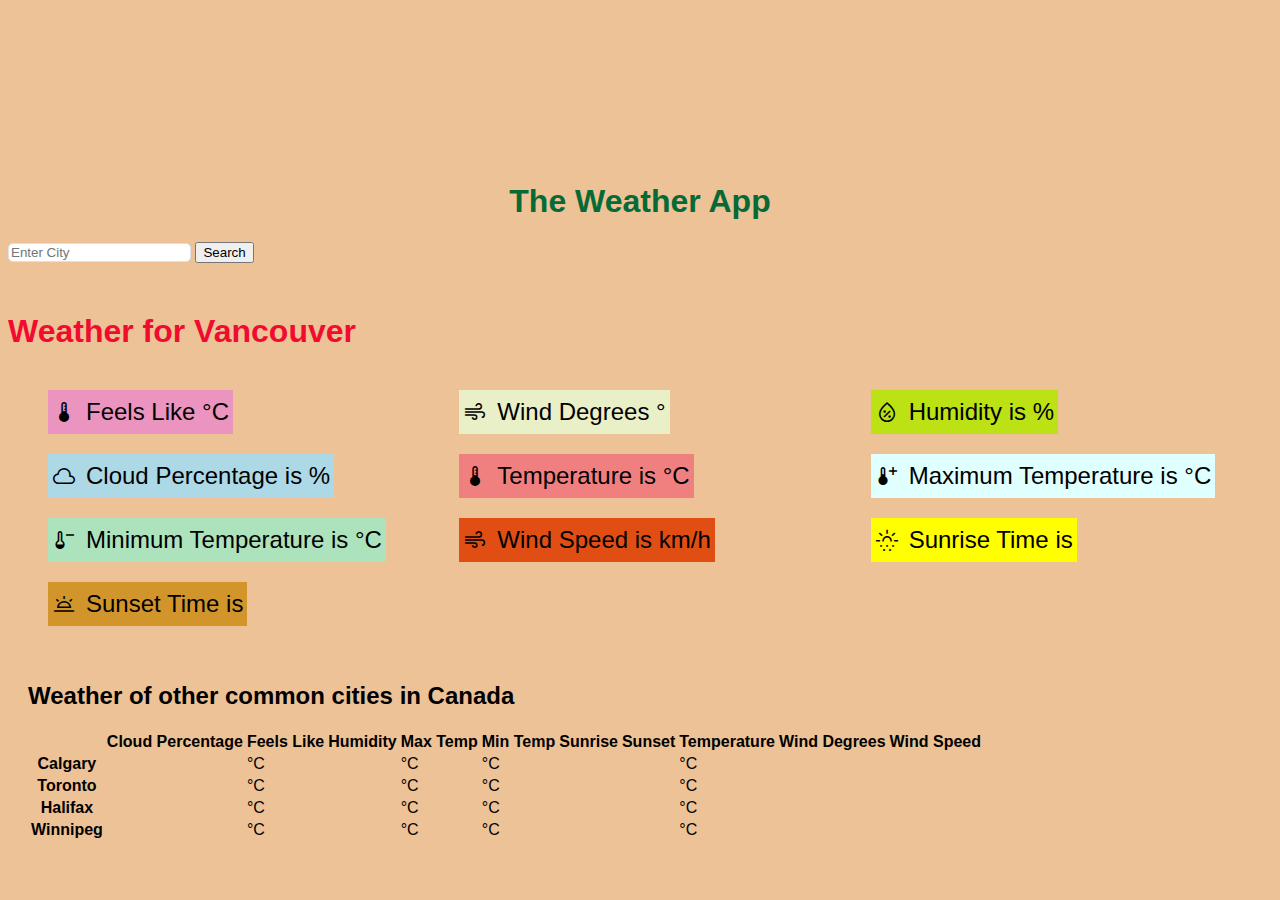
==== commit 740e1f43: "Update index.html" ====
--- a/weatherapp/index.html
+++ b/weatherapp/index.html
@@ -4,7 +4,7 @@
 <head>
   <meta charset="utf-8">
   <meta name="viewport" content="width=device-width, initial-scale=1">
-  <title>The Weather App</title>
+  <title>The Weather App!</title>
   <link href="https://cdn.jsdelivr.net/npm/bootstrap@5.3.0/dist/css/bootstrap.min.css" rel="stylesheet"
     integrity="sha384-9ndCyUaIbzAi2FUVXJi0CjmCapSmO7SnpJef0486qhLnuZ2cdeRhO02iuK6FUUVM" crossorigin="anonymous">
   <link rel="stylesheet" href="style.css">
@@ -13,6 +13,12 @@
 </head>
 
 <body>
+  <video id="video-bg" autoplay muted loop>
+    <source src="weatherr.mp4" type="video/mp4">
+  </video>
+
+  <div class="dark-overlay"></div>
+
 
 
   <div class="start">
@@ -21,8 +27,8 @@
 
   <nav>
     <form class="d-flex" role="search">
-      <input id="city" class="form-control me-2" type="search" placeholder="Enter City" aria-label="Search">
-      <button class="btn btn-outline-success" type="submit" id="submit">Search</button>
+      <input id="city" class="form-control me-2 dark" type="search" placeholder="Enter City" aria-label="Search">
+      <button class="btn btn btn-dark" type="submit" id="submit">Search</button>
     </form>
     </div>
     </div>
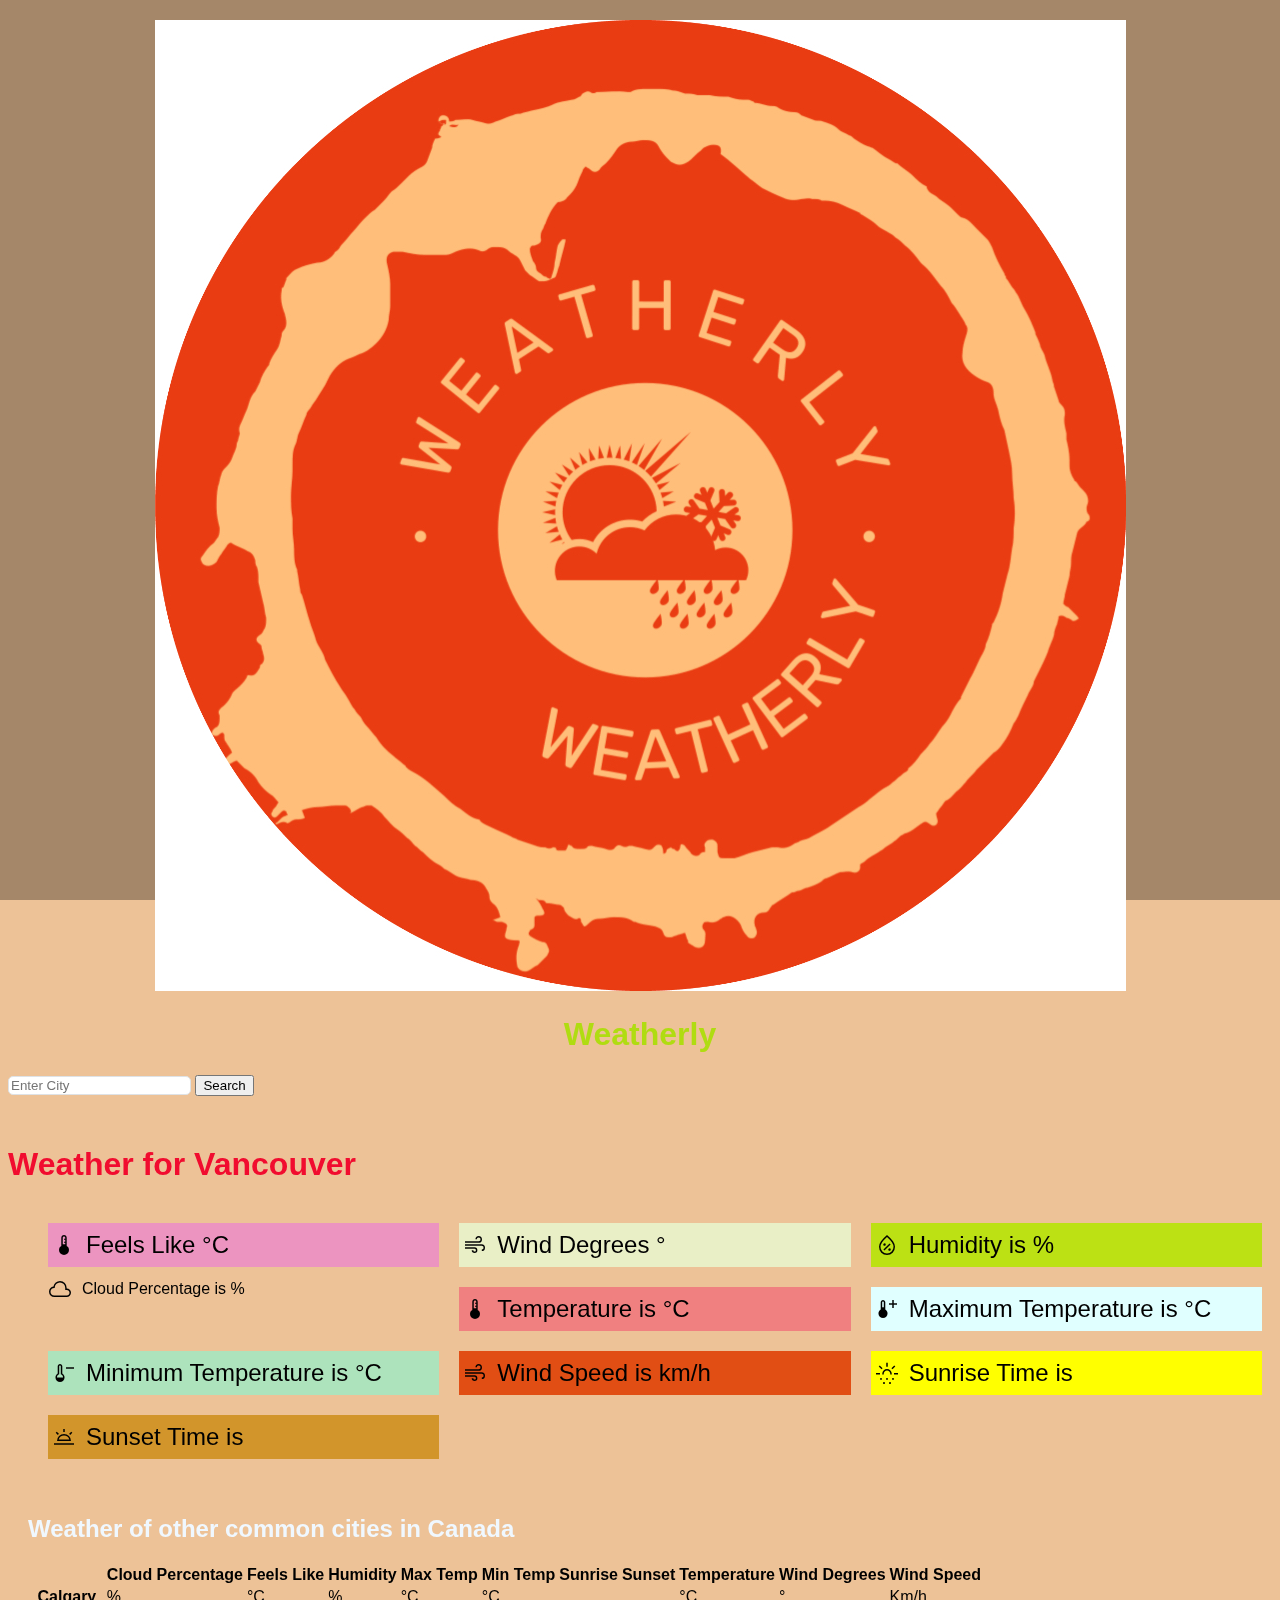
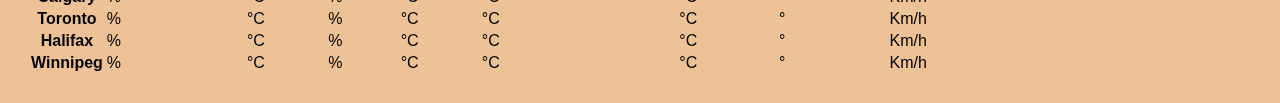
==== commit 4f226786: "Update index.html" ====
--- a/weatherapp/index.html
+++ b/weatherapp/index.html
@@ -19,11 +19,14 @@
 
   <div class="dark-overlay"></div>
 
-
-
   <div class="start">
-    <h1>The Weather App</h1>
-  </div>
+    <div class="logo-container">
+      <img class="logo" src="logo.jpg" alt="Weatherly Logo">
+      <h1 class="app-heading">Weatherly</h1>
+    </div>
+  </div>
+
+
 
   <nav>
     <form class="d-flex" role="search">
@@ -35,108 +38,88 @@
   </nav>
 
   <div class="heading">
-    <h1 class="text-center">Weather for <span id="cityName"></span></h1>
+    <h1 class="text-center subheading">Weather for <span id="cityName"></span></h1>
   </div>
 
 
   <ul>
 
-    <div class="feelslike">
-      <li class="weather-info">
-        <span class="material-symbols-outlined">
-          device_thermostat
-        </span>
+    <div class="weather-card feelslike">
+      <div class="weather-info">
+        <span class="material-symbols-outlined weather-icon">device_thermostat</span>
         <span class="weather-text">Feels Like <span id="feels_like"></span>°C</span>
-      </li>
-    </div>
-
-    <div class="winddegrees">
-      <li class="weather-info">
-        <span class="material-symbols-outlined">
-          air
-        </span>
+      </div>
+    </div>
+
+    <div class="weather-card winddegrees">
+      <div class="weather-info">
+        <span class="material-symbols-outlined weather-icon">air</span>
         <span class="weather-text">Wind Degrees <span id="wind_degrees"></span>°</span>
-      </li>
-    </div>
-
-    <div class="humidityy">
-      <li class="weather-info">
-        <span class="material-symbols-outlined">
-          humidity_percentage
-        </span>
+      </div>
+    </div>
+
+    <div class="weather-card humidityy">
+      <div class="weather-info">
+        <span class="material-symbols-outlined weather-icon">humidity_percentage</span>
         <span class="weather-text">Humidity is <span id="humidity"></span>%</span>
-      </li>
-    </div>
-
-
-    <div class="cloudpct">
-      <li class="weather-info">
-        <span class="material-symbols-outlined">
-          cloud
-        </span>
+      </div>
+    </div>
+
+
+    <div class="weather-card cl">
+      <div class="weather-info">
+        <span class="material-symbols-outlined weather-icon">cloud</span>
         <span class="weather-text">Cloud Percentage is <span id="cloud_pct"></span>%</span>
-      </li>
-    </div>
-
-    <div class="tempp">
-      <li class="weather-info">
-        <span class="material-symbols-outlined">
-          device_thermostat
-        </span>
-        <span class="weather-text">Temperature is <span id="temp"></span>°C</span>
-      </li>
-    </div>
-
-
-
-    <div class="maxtempp">
-      <li class="weather-info">
-        <span class="material-symbols-outlined">
-          thermometer_add
-        </span>
+      </div>
+    </div>
+
+    <div class="weather-card tempp">
+      <div class="weather-info">
+        <span class="material-symbols-outlined weather-icon">device_thermostat</span>
+        <span class="weather-text temperature">Temperature is <span id="temp"></span>°C</span>
+      </div>
+    </div>
+
+
+
+
+    <div class="weather-card maxtempp">
+      <div class="weather-info">
+        <span class="material-symbols-outlined weather-icon">thermometer_add</span>
         <span class="weather-text">Maximum Temperature is <span id="max_temp"></span>°C</span>
-      </li>
-    </div>
-
-
-    <div class="mintempp">
-      <li class="weather-info">
-        <span class="material-symbols-outlined">
-          thermometer_minus
-        </span>
+      </div>
+    </div>
+
+
+    <div class="weather-card mintempp">
+      <div class="weather-info">
+        <span class="material-symbols-outlined weather-icon">thermometer_minus</span>
         <span class="weather-text">Minimum Temperature is <span id="min_temp"></span>°C</span>
-      </li>
-    </div>
-
-
-    <div class="windspeedd">
-      <li class="weather-info">
-        <span class="material-symbols-outlined">
-          air
-        </span>
+      </div>
+    </div>
+
+    <div class="weather-card windspeedd">
+      <div class="weather-info">
+        <span class="material-symbols-outlined weather-icon">air</span>
         <span class="weather-text">Wind Speed is <span id="wind_speed"></span> km/h</span>
-      </li>
-    </div>
-
-
-    <div class="sunrisee">
-      <li class="weather-info">
-        <span class="material-symbols-outlined">
-          sunny_snowing
-        </span>
+      </div>
+    </div>
+
+
+    <div class="weather-card sunrisee">
+      <div class="weather-info">
+        <span class="material-symbols-outlined weather-icon">sunny_snowing</span>
         <span class="weather-text">Sunrise Time is <span id="sunrise"></span></span>
-      </li>
-    </div>
-
-
-
-    <div class="sunsett">
-      <li class="weather-info">
-        <span class="material-symbols-outlined">
-          wb_twilight
-        </span>
+      </div>
+    </div>
+
+
+
+    <div class="weather-card sunsett">
+      <div class="weather-info">
+        <span class="material-symbols-outlined weather-icon">wb_twilight</span>
         <span class="weather-text">Sunset Time is <span id="sunset"></span></span>
-      </li>
+      </div>
     </div>
 
   </ul>
@@ -147,7 +130,7 @@
 
 
   <div class="table-responsive">
-    <h2 class="display-6 text-center mb-4">Weather of other common cities in Canada</h2>
+    <h2 class="subheading2">Weather of other common cities in Canada</h2>
 
     <table class="table table-dark table-striped-columns">
       <thead>
@@ -168,58 +151,58 @@
       <tbody>
         <tr>
           <th scope="row" class="text-start">Calgary</th>
-          <td><span id="calgary_cloud_pct"></span></td>
+          <td><span id="calgary_cloud_pct"></span>%</td>
           <td><span id="calgary_feels_like"></span>°C</td>
-          <td><span id="calgary_humidity"></span></td>
+          <td><span id="calgary_humidity"></span>%</td>
           <td><span id="calgary_max_temp"></span>°C</td>
           <td><span id="calgary_min_temp"></span>°C</td>
           <td><span id="calgary_sunrise"></span></td>
           <td><span id="calgary_sunset"></span></td>
           <td><span id="calgary_temp"></span>°C</td>
-          <td><span id="calgary_wind_degrees"></span></td>
-          <td><span id="calgary_wind_speed"></span></td>
+          <td><span id="calgary_wind_degrees"></span>°</td>
+          <td><span id="calgary_wind_speed"></span> Km/h</td>
         </tr>
         <tr>
           <th scope="row" class="text-start">Toronto</th>
-          <td><span id="toronto_cloud_pct"></span></td>
+          <td><span id="toronto_cloud_pct"></span>%</td>
           <td><span id="toronto_feels_like"></span>°C</td>
-          <td><span id="toronto_humidity"></span></td>
+          <td><span id="toronto_humidity"></span>%</td>
           <td><span id="toronto_max_temp"></span>°C</td>
           <td><span id="toronto_min_temp"></span>°C</td>
           <td><span id="toronto_sunrise"></span></td>
           <td><span id="toronto_sunset"></span></td>
           <td><span id="toronto_temp"></span>°C</td>
-          <td><span id="toronto_wind_degrees"></span></td>
-          <td><span id="toronto_wind_speed"></span></td>
+          <td><span id="toronto_wind_degrees"></span>°</td>
+          <td><span id="toronto_wind_speed"></span> Km/h</td>
         </tr>
       </tbody>
 
       <tbody>
         <tr>
           <th scope="row" class="text-start">Halifax</th>
-          <td><span id="halifax_cloud_pct"></span></td>
+          <td><span id="halifax_cloud_pct"></span>%</td>
           <td><span id="halifax_feels_like"></span>°C</td>
-          <td><span id="halifax_humidity"></span></td>
+          <td><span id="halifax_humidity"></span>%</td>
           <td><span id="halifax_max_temp"></span>°C</td>
           <td><span id="halifax_min_temp"></span>°C</td>
           <td><span id="halifax_sunrise"></span></td>
           <td><span id="halifax_sunset"></span></td>
           <td><span id="halifax_temp"></span>°C</td>
-          <td><span id="halifax_wind_degrees"></span></td>
-          <td><span id="halifax_wind_speed"></span></td>
+          <td><span id="halifax_wind_degrees"></span>°</td>
+          <td><span id="halifax_wind_speed"></span> Km/h</td>
         </tr>
         <tr>
           <th scope="row" class="text-start">Winnipeg</th>
-          <td><span id="winnipeg_cloud_pct"></span></td>
+          <td><span id="winnipeg_cloud_pct"></span>%</td>
           <td><span id="winnipeg_feels_like"></span>°C</td>
-          <td><span id="winnipeg_humidity"></span></td>
+          <td><span id="winnipeg_humidity"></span>%</td>
           <td><span id="winnipeg_max_temp"></span>°C</td>
           <td><span id="winnipeg_min_temp"></span>°C</td>
           <td><span id="winnipeg_sunrise"></span></td>
           <td><span id="winnipeg_sunset"></span></td>
           <td><span id="winnipeg_temp"></span>°C</td>
-          <td><span id="winnipeg_wind_degrees"></span></td>
-          <td><span id="winnipeg_wind_speed"></span></td>
+          <td><span id="winnipeg_wind_degrees"></span>°</td>
+          <td><span id="winnipeg_wind_speed"></span> Km/h</td>
         </tr>
       </tbody>
     </table>
--- a/weatherapp/style.css
+++ b/weatherapp/style.css
@@ -1,6 +1,29 @@
 body {
   font-family: Arial, sans-serif;
   background-color: #edc297;
+}
+
+
+
+#video-bg {
+  position: fixed;
+  top: 0;
+  left: 0;
+  width: 100%;
+  height: 100%;
+  object-fit: cover;
+  z-index: -1;
+}
+
+.dark-overlay {
+  position: fixed;
+  top: 0;
+  left: 0;
+  width: 100%;
+  height: 100%;
+  background-color: rgba(0, 0, 0, 0.3);
+  /* Adjust the opacity (last value) to control darkness */
+  z-index: -1;
 }
 
 .navbar {
@@ -17,7 +40,7 @@
 
 .start {
   margin: 20px;
-  color: rgb(6, 106, 54);
+  color: rgb(176, 220, 17);
   text-align: center;
 }
 
@@ -54,7 +77,7 @@
   padding: 2% 1%;
   margin-right: 10px;
   font-size: x-large;
-  width: 75%;
+  /* width: 75%; */
 }
 
 .tempp {
@@ -63,7 +86,7 @@
   padding: 2% 1%;
   margin-right: 10px;
   font-size: x-large;
-  width: 70%;
+  /* width: 70%; */
 }
 
 .cloudpct {
@@ -72,7 +95,7 @@
   padding: 2% 1%;
   margin-right: 10px;
   font-size: x-large;
-  width: fit-content;
+  /* width: fit-content; */
 
 }
 
@@ -82,7 +105,7 @@
   padding: 2% 1%;
   margin-right: 10px;
   font-size: x-large;
-  width: fit-content;
+  /* width: fit-content; */
 }
 
 .maxtempp {
@@ -91,7 +114,7 @@
   padding: 2% 1%;
   margin-right: 10px;
   font-size: x-large;
-  width: fit-content;
+  /* width: fit-content; */
 
 }
 
@@ -101,7 +124,7 @@
   padding: 2% 1%;
   margin-right: 10px;
   font-size: x-large;
-  width: fit-content;
+  /* width: fit-content; */
 
 }
 
@@ -111,7 +134,7 @@
   padding: 2% 1%;
   margin-right: 10px;
   font-size: x-large;
-  width: fit-content;
+  /* width: fit-content; */
 }
 
 .winddegrees {
@@ -120,7 +143,7 @@
   padding: 2% 1%;
   margin-right: 10px;
   font-size: x-large;
-  width: fit-content;
+  /* width: fit-content; */
 }
 
 
@@ -130,7 +153,7 @@
   padding: 2% 1%;
   margin-right: 10px;
   font-size: x-large;
-  width: fit-content;
+  /* width: fit-content; */
 }
 
 
@@ -140,7 +163,7 @@
   padding: 2% 1%;
   margin-right: 10px;
   font-size: x-large;
-  width: fit-content;
+  /* width: fit-content; */
 }
 
 .sunrisee {
@@ -149,7 +172,7 @@
   padding: 2% 1%;
   margin-right: 10px;
   font-size: x-large;
-  width: fit-content;
+  /* width: fit-content; */
 }
 
 .sunsett {
@@ -158,14 +181,14 @@
   padding: 2% 1%;
   margin-right: 10px;
   font-size: x-large;
-  width: fit-content;
-  align-items: center;
-  align-content: center;
+  /* width: fit-content; */
+
 }
 
 h2 {
   font-size: 24px;
   font-weight: bold;
+  color: aliceblue;
 }
 
 .card-header {
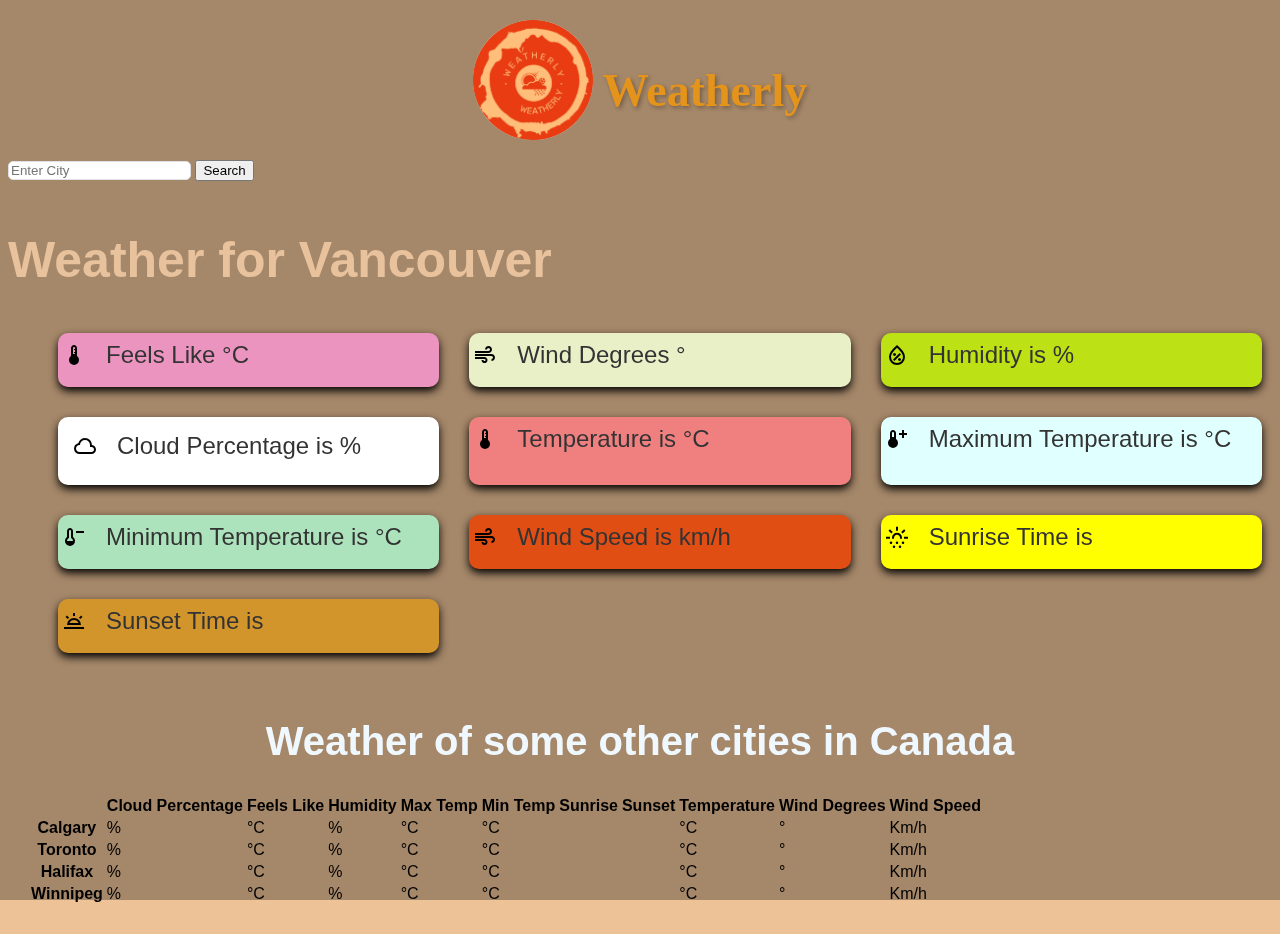
==== commit 51f7a83e: "Update index.html" ====
--- a/weatherapp/index.html
+++ b/weatherapp/index.html
@@ -130,7 +130,7 @@
 
 
   <div class="table-responsive">
-    <h2 class="subheading2">Weather of other common cities in Canada</h2>
+    <h2 class="subheading2">Weather of some other cities in Canada</h2>
 
     <table class="table table-dark table-striped-columns">
       <thead>
--- a/weatherapp/style.css
+++ b/weatherapp/style.css
@@ -4,6 +4,11 @@
 }
 
 
+.logo {
+  width: 100px;
+  align-items: center;
+
+}
 
 #video-bg {
   position: fixed;
@@ -22,7 +27,6 @@
   width: 100%;
   height: 100%;
   background-color: rgba(0, 0, 0, 0.3);
-  /* Adjust the opacity (last value) to control darkness */
   z-index: -1;
 }
 
@@ -37,12 +41,75 @@
   font-weight: bolder;
 }
 
+.subheading {
+  font-family: 'Verdana', sans-serif;
+  font-size: 50px;
+  color: #e8c19d;
+  font-weight: 700;
+}
 
 .start {
+  display: flex;
+  justify-content: center;
   margin: 20px;
   color: rgb(176, 220, 17);
   text-align: center;
 }
+
+.logo-container {
+  display: flex;
+  align-items: center;
+}
+
+.logo {
+  width: 120px;
+  height: auto;
+  margin-right: 10px;
+  border-radius: 50%;
+}
+
+.app-heading {
+  font-size: 46px;
+  font-weight: bold;
+  color: #e6941afa;
+  text-shadow: 2px 2px 4px rgba(0, 0, 0, 0.3);
+  margin-bottom: 10px;
+  font-family: 'Dancing Script', cursive;
+}
+
+
+.weather-card {
+  background-color: #fff;
+  padding: 15px;
+  border-radius: 10px;
+  box-shadow: 0 4px 8px rgba(0, 0, 0, 1);
+  margin: 10px;
+  transition: transform 0.3s;
+}
+
+.weather-card:hover {
+  transform: translateY(-5px);
+}
+
+.weather-icon {
+  color: #000000;
+  font-size: 55px;
+  margin-right: 10px;
+}
+
+.weather-text {
+  font-size: x-large;
+  margin-left: 10px;
+  color: #333;
+}
+
+.weather-info {
+  display: flex;
+  align-items: center;
+  margin-bottom: 10px;
+}
+
+
 
 ul {
   margin-top: 30px;
@@ -50,17 +117,8 @@
   grid-template-columns: repeat(3, 1fr);
   list-style-type: none;
   gap: 10px;
-
-
-}
-
-.material-symbols-outlined {
-  font-variation-settings:
-    'FILL' 0,
-    'wght' 400,
-    'GRAD' 0,
-    'opsz' 48
-}
+}
+
 
 .weather-info {
   display: flex;
@@ -77,7 +135,6 @@
   padding: 2% 1%;
   margin-right: 10px;
   font-size: x-large;
-  /* width: 75%; */
 }
 
 .tempp {
@@ -86,7 +143,6 @@
   padding: 2% 1%;
   margin-right: 10px;
   font-size: x-large;
-  /* width: 70%; */
 }
 
 .cloudpct {
@@ -95,8 +151,6 @@
   padding: 2% 1%;
   margin-right: 10px;
   font-size: x-large;
-  /* width: fit-content; */
-
 }
 
 .tempp {
@@ -105,7 +159,6 @@
   padding: 2% 1%;
   margin-right: 10px;
   font-size: x-large;
-  /* width: fit-content; */
 }
 
 .maxtempp {
@@ -114,7 +167,6 @@
   padding: 2% 1%;
   margin-right: 10px;
   font-size: x-large;
-  /* width: fit-content; */
 
 }
 
@@ -124,8 +176,6 @@
   padding: 2% 1%;
   margin-right: 10px;
   font-size: x-large;
-  /* width: fit-content; */
-
 }
 
 .feelslike {
@@ -134,7 +184,6 @@
   padding: 2% 1%;
   margin-right: 10px;
   font-size: x-large;
-  /* width: fit-content; */
 }
 
 .winddegrees {
@@ -143,7 +192,6 @@
   padding: 2% 1%;
   margin-right: 10px;
   font-size: x-large;
-  /* width: fit-content; */
 }
 
 
@@ -153,7 +201,6 @@
   padding: 2% 1%;
   margin-right: 10px;
   font-size: x-large;
-  /* width: fit-content; */
 }
 
 
@@ -163,7 +210,6 @@
   padding: 2% 1%;
   margin-right: 10px;
   font-size: x-large;
-  /* width: fit-content; */
 }
 
 .sunrisee {
@@ -172,7 +218,6 @@
   padding: 2% 1%;
   margin-right: 10px;
   font-size: x-large;
-  /* width: fit-content; */
 }
 
 .sunsett {
@@ -181,14 +226,22 @@
   padding: 2% 1%;
   margin-right: 10px;
   font-size: x-large;
-  /* width: fit-content; */
-
 }
 
 h2 {
-  font-size: 24px;
-  font-weight: bold;
+  font-size: 44px;
+  font-weight: 700;
   color: aliceblue;
+}
+
+.subheading2 {
+  font-weight: 700;
+  font-size: 40px;
+  text-align: center;
+  margin-top: 20px;
+  margin-bottom: 30px;
+  font-family: 'Verdana', sans-serif;
+  ;
 }
 
 .card-header {
